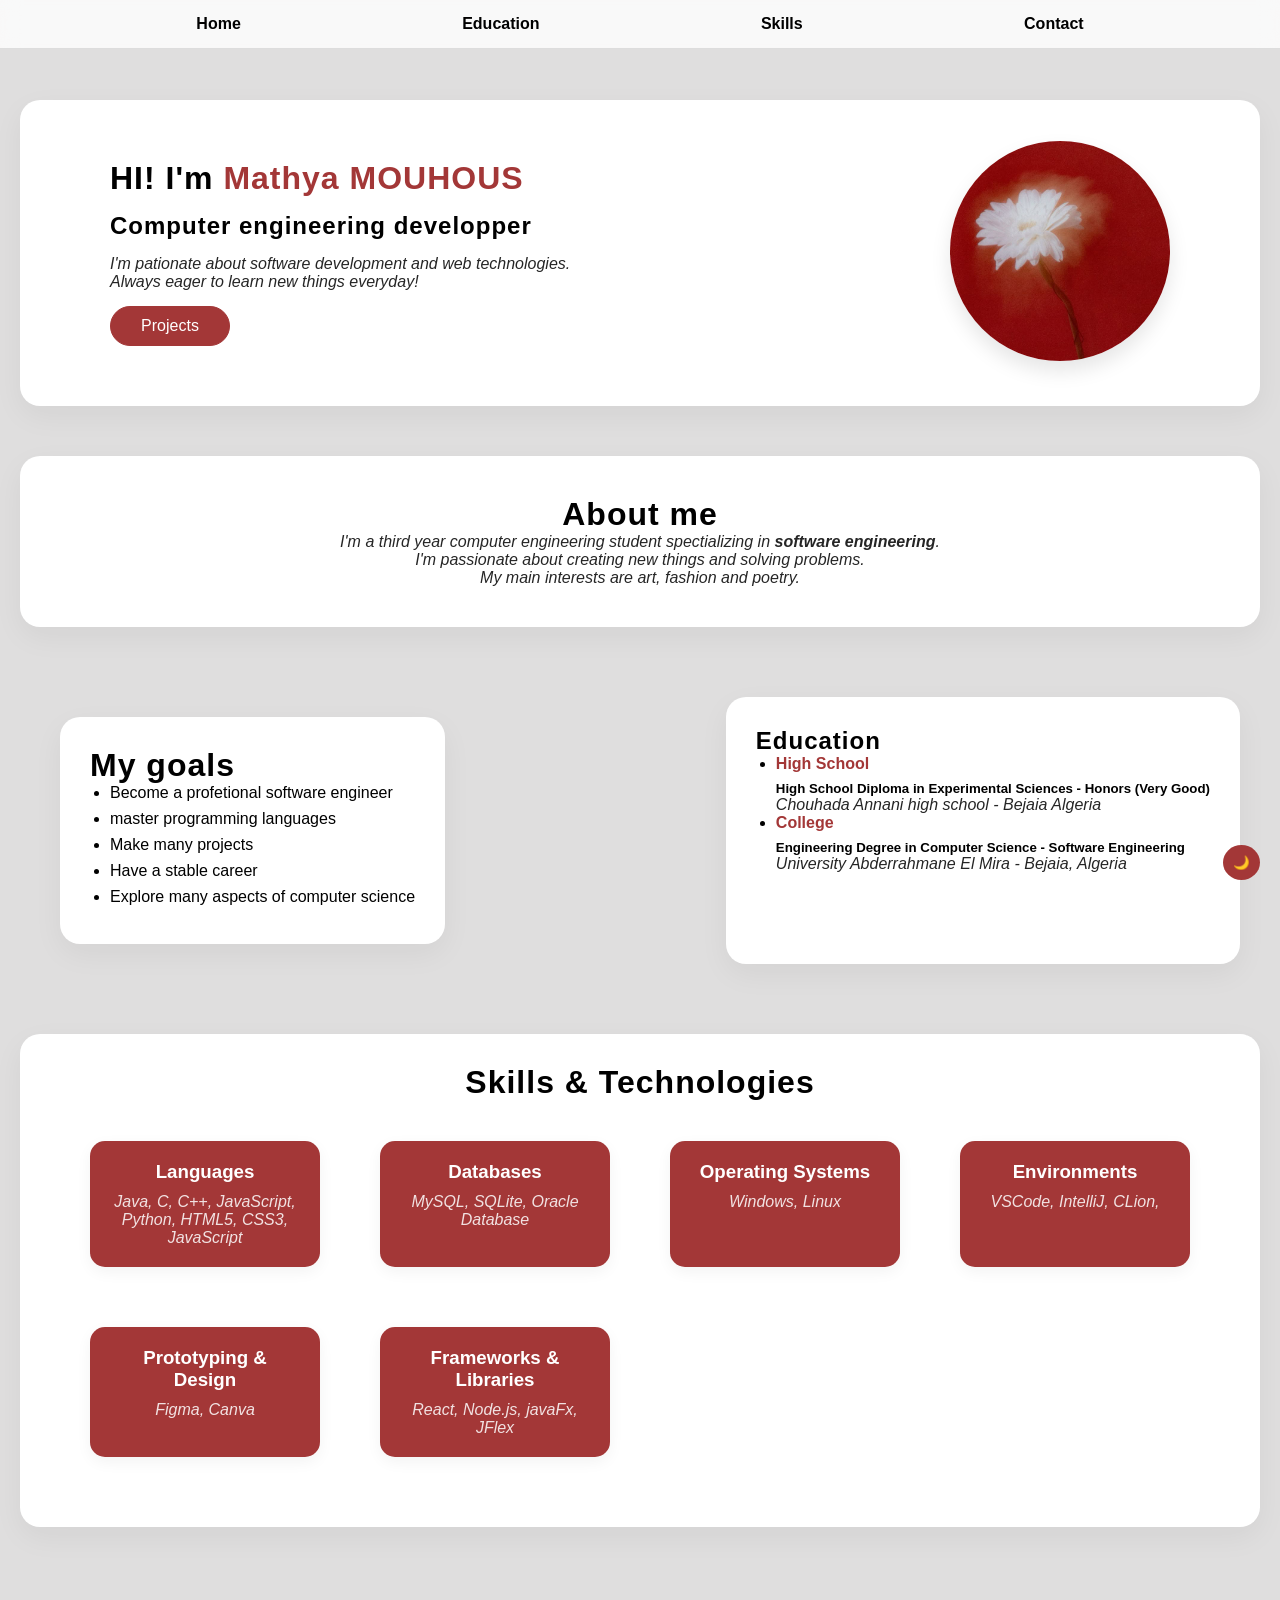
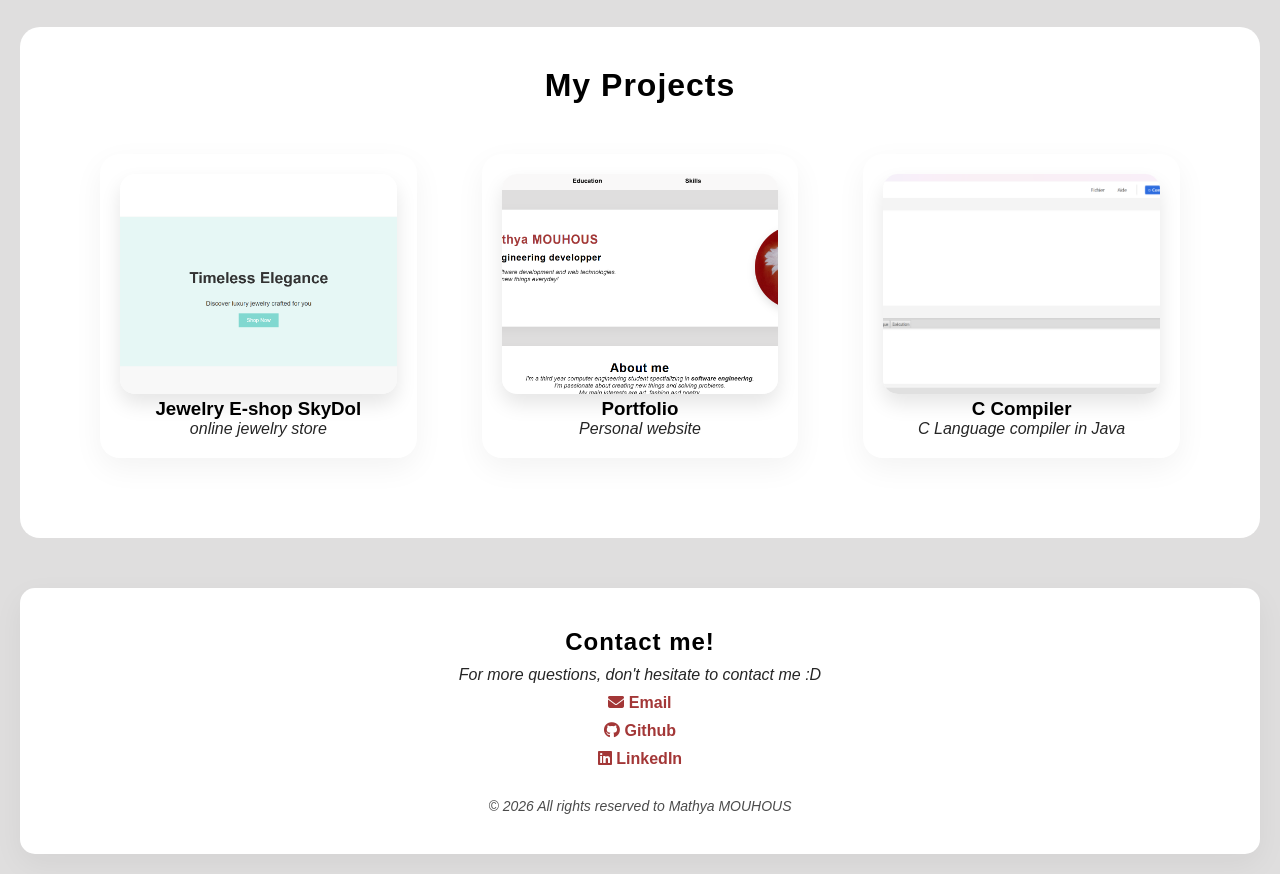
==== index.html @ f87f42f4 "Fixed the dark mode and added images" ====
<!DOCTYPE html>
<html lang="en">
<head>
    <meta charset="UTF-8">
    <meta name="viewport" content="width=device-width, initial-scale=1.0">
    <link rel="stylesheet" href="https://cdnjs.cloudflare.com/ajax/libs/font-awesome/6.5.0/css/all.min.css">
    <title>Mathya MOUHOUS</title>
    <link rel="stylesheet" href="style.css">
</head>
<body>
     <!--NAVBAR-->
    <nav>
        <a href="#">Home</a>
        <a href="#education">Education</a>
        <a href="#">Skills</a>
        <a href="#contact">Contact</a>
    </nav>

    <!-- INTRODUCTION HEADER -->
    <div class="introduction">
        <div class="text">
            <h1>HI! I'm <span>Mathya MOUHOUS</span></h1>
            <h2>Computer engineering developper</h2>
            <p>I'm pationate about software development and web technologies. <br>
            Always eager to learn new things everyday!</p>
            <button id="project">Projects</button>
        </div>
        <aside id="flowerimg">
            <img src="photos\profile.jpg" alt="flower">
        </aside>
    </div>
    
    <!-- ABOUT MYSELF -->
    <div class="aboutme">
        <h1 id="abt_me">About me</h1>
        <p>I'm a third year computer engineering student spectializing in <b>software engineering</b>. <br>
            I'm passionate about creating new things and solving problems. <br>
            My main interests are art, fashion and poetry.
        </p>
    </div>
    <div class="goals">
        <div>
            <h1>My goals</h1>
            <ul>
                <li>Become a profetional software engineer</li>
                <li>master programming languages</li>
                <li>Make many projects</li>
                <li>Have a stable career</li>
                <li>Explore many aspects of computer science</li>
            </ul>
        </div>
        <aside class="education">
            <h1 id="education">Education</h1>
            <ul>
                <li><h4><span>High School</span></h4></li>
                <h5>High School Diploma in Experimental Sciences - Honors (Very Good)</h5>
                <p>Chouhada Annani high school - Bejaia Algeria</p>
                <li><h4><span>College</span></h4></li>
                <h5>Engineering Degree in Computer Science - Software Engineering</h5>
                <p>University Abderrahmane El Mira - Bejaia, Algeria</p>
            
            </ul>

        </aside>
    </div>

    <div class="skills-card">
        <h1>Skills & Technologies</h1>

        <div class="skills-grid">

            <div class="skill-box">
                <h3>Languages</h3>
                <p>Java, C, C++, JavaScript, Python, HTML5, CSS3, JavaScript</p>
            </div>

            <div class="skill-box">
                <h3>Databases</h3>
                <p>MySQL, SQLite, Oracle Database</p>
            </div>

            <div class="skill-box">
                <h3>Operating Systems</h3>
                <p>Windows, Linux</p>
            </div>

            <div class="skill-box">
                <h3>Environments</h3>
                <p>VSCode, IntelliJ, CLion, </p>
            </div>

            <div class="skill-box">
                <h3>Prototyping & Design</h3>
                <p>Figma, Canva</p>
            </div>

            <div class="skill-box">
                <h3>Frameworks & Libraries</h3>
                <p>React, Node.js, javaFx, JFlex</p>
            </div>

        </div>
    </div>

    <footer>
        <h2 id="contact">Contact me!</h2>
        <p>For more questions, don't hesitate to contact me :D</p>
        <a href="mailto:dole.ee00z@gmail.com" target="_blank"><i class="fa-solid fa-envelope"></i> Email</a>
        <a href="https://github.com/MathyazSnoozin" target="_blank"><i class="fa-brands fa-github"></i> Github</a>
        <a href="https://www.linkedin.com/in/mathya-mouhous-7a3a963b6/" target="_blank"><i class="fa-brands fa-linkedin"></i> LinkedIn</a>
        <p id="copyright">&copy; 2026 All rights reserved to Mathya MOUHOUS</p>
    </footer>

    <script src="script.js"></script>
    
</body>
</html>
---- style.css ----
/* GLOBAL RESET */
* {
    margin: 0;
    padding: 0;
    box-sizing: border-box;
    font-family: Arial, Helvetica, sans-serif;
}
body{
    background-color: rgb(223, 222, 222);
}

/* TEXT RESET */
div, h1, b, h2, h3, h4, h5, p, ul, li, span, a, i, #flowerimg {
    background-color: transparent;
}

h1, h2 {
    letter-spacing: 1px;
}

p {
    opacity: 0.85;
    font-style: italic;
}

ul {
    padding-left: 20px;
}

li {
    margin-bottom: 8px;
}

/* GENERAL SPACING */
div {
    margin: 20px;
}

/* NAVBAR */
nav {
    position: fixed;
    top: 0;
    left: 0;
    width: 100%;
    z-index: 1;

    display: flex;
    justify-content: space-evenly;
    gap: 40px;

    padding: 15px;
    background: rgba(255,255,255,0.8);
    backdrop-filter: blur(10px);
    border-bottom: 1px solid #ddd;
}

nav a {
    text-decoration: none;
    color: black;
    font-weight: bold;
    position: relative;
}

/* hover animation */
nav a::after {
    content: "";
    position: absolute;
    width: 0%;
    height: 2px;
    background: rgb(163, 55, 55);
    left: 0;
    bottom: -5px;
    transition: 0.3s;
}

nav a:hover::after {
    width: 100%;
}

/* BUTTON */
#project {
    border: 1px solid rgb(163, 55, 55);
    border-radius: 25px;
    background-color: rgb(163, 55, 55);
    width: 120px;
    height: 40px;
    font-size: 16px;
    color: white;
    cursor: pointer;
    transition: 0.3s;
}

#project {
    transition: all 0.3s ease;
}

#project:hover {
    transform: scale(1.05);
    box-shadow: 0 5px 15px rgba(163, 55, 55, 0.3);
}

#project:hover {
    background-color: white;
    color: rgb(163, 55, 55);
}

/* INTRO SECTION */
.introduction {
    display: flex;
    align-items: center;
    justify-content: space-between;
    margin-top: 100px;
    padding: 40px;
    background-color: white;
    border-radius: 20px;
    box-shadow: 0 10px 30px rgba(0,0,0,0.05);
}

.text {
    display: flex;
    flex-direction: column;
    gap: 15px;
    margin-left: 50px;
}

span {
    color: rgb(163, 55, 55);
}

/* IMAGE */
img {
    width: 220px;
    height: 220px;
    border-radius: 50%;
    object-fit: cover;
    margin-right: 50px;
    box-shadow: 0 10px 20px rgba(0,0,0,0.1);
    transition: 0.4s;
}

img:hover {
    transform: scale(1.05);
    box-shadow: 0 0 30px rgba(163, 55, 55, 0.3);
}

/* ABOUT MYSELF */
.aboutme {
    background-color: white;
    margin-top: 50px;
    border-radius: 20px;
    display: flex;
    flex-direction: column;
    align-items: center;
    padding: 40px;
    text-align: center;
    box-shadow: 0 10px 30px rgba(0,0,0,0.05);
}

/* GOALS SECTION */
.goals {
    display: flex;
    justify-content: space-between;
    gap: 20px;
    margin-top: 50px;
    padding: 20px;
}

.goals div, .education {
    background-color: white;
    padding: 30px;
    border-radius: 20px;
    box-shadow: 0 10px 30px rgba(0,0,0,0.05);
}

.skills-card {
    margin: 50px 20px;
    padding: 30px;
    text-align: center;
    background: white;
    backdrop-filter: blur(15px);
    border-radius: 20px;

    box-shadow: 0 10px 30px rgba(0,0,0,0.05);
}

.skills-grid {
    display: grid;
    grid-template-columns: repeat(auto-fit, minmax(220px, 1fr)); 
    gap: 20px;
    margin-top: 20px;
}

.skill-box {
    background: rgb(163, 55, 55);
    padding: 20px;
    border-radius: 15px;

    transition: 0.3s;
    box-shadow: 0 5px 15px rgba(0,0,0,0.05);
}

.skill-box:hover {
    transform: translateY(-5px);
    box-shadow: 0 15px 30px rgba(0,0,0,0.1);
}

.skill-box h3 {
    margin-bottom: 10px;
    color: white;
}

.skill-box p{
    color: white;
}

.projects{
    background-color: white;
}

/* FOOTER */
footer {
    display: flex;
    flex-direction: column;
    align-items: center;
    background-color: white;
    border-radius: 15px;
    padding: 40px;
    margin: 20px;
    gap: 10px;
    box-shadow: 0 10px 30px rgba(0,0,0,0.05);
}

footer a {
    text-decoration: none;
    font-weight: bold;
    color: rgb(163, 55, 55);
    transition: 0.3s;
}

#copyright{
    margin-top: 20px;
    font-size: 14px;
    opacity: 0.7;
    text-align: center;
}

footer a:hover {
    color: black;
}

/* hidden state */
.introduction, .aboutme, .goals, footer {
    opacity: 0;
    transform: translateY(40px);
    transition: all 0.8s ease;
}

/* visible state */
.show {
    opacity: 1;
    transform: translateY(0);
}

/* DARK MODE VERSION*/
.dark-mode body{
    background-color: #121212;
}

.dark-mode {
    background-color: #121212;
    color: white;
}

.dark-mode nav {
    background: rgba(0,0,0,0.7);
}

.dark-mode .introduction, .dark-mode .aboutme, .dark-mode .goals div, .dark-mode .projects, 
.dark-mode .project-grid, .dark-mode .education, .dark-mode .skills-card, .dark-mode footer {
    background-color: #1e1e1e;
}

.dark-mode a {
    color: white;
}
.dark-mode a:hover{
    color: rgb(163, 55, 55);
}

.projects {
    margin: 50px 20px;
    text-align: center;
}

.project-grid {
    display: grid;
    grid-template-columns: repeat(auto-fit, minmax(250px, 1fr));
    gap: 25px;
    margin-top: 30px;
}

.card {
    border-radius: 20px;
    padding: 20px;
    transition: 0.4s;
    box-shadow: 0 10px 30px rgba(0,0,0,0.05);
}

.card img {
    width: 100%;
    border-radius: 15px;
}

.card:hover {
    transform: translateY(-10px);
    box-shadow: 0 20px 40px rgba(0,0,0,0.1);
}

/* RESPONSIVITY */
@media (max-width: 900px) {

    .introduction {
        flex-direction: column;
        align-items: center;
        text-align: center;
    }

    .text {
        margin-left: 0;
        align-items: center;
    }

    img {
        margin: 20px 0;
    }

    .goals {
        flex-direction: column;
    }

    nav {
        gap: 20px;
    }

    #flowerimg {
        order: -1;
        margin-bottom: 20px;
    }
}

@media (max-width: 500px) {

    nav {
        font-size: 14px;
    }

    #project {
        width: 100px;
        height: 35px;
        font-size: 14px;
    }

    img {
        width: 160px;
        height: 160px;
    }
}
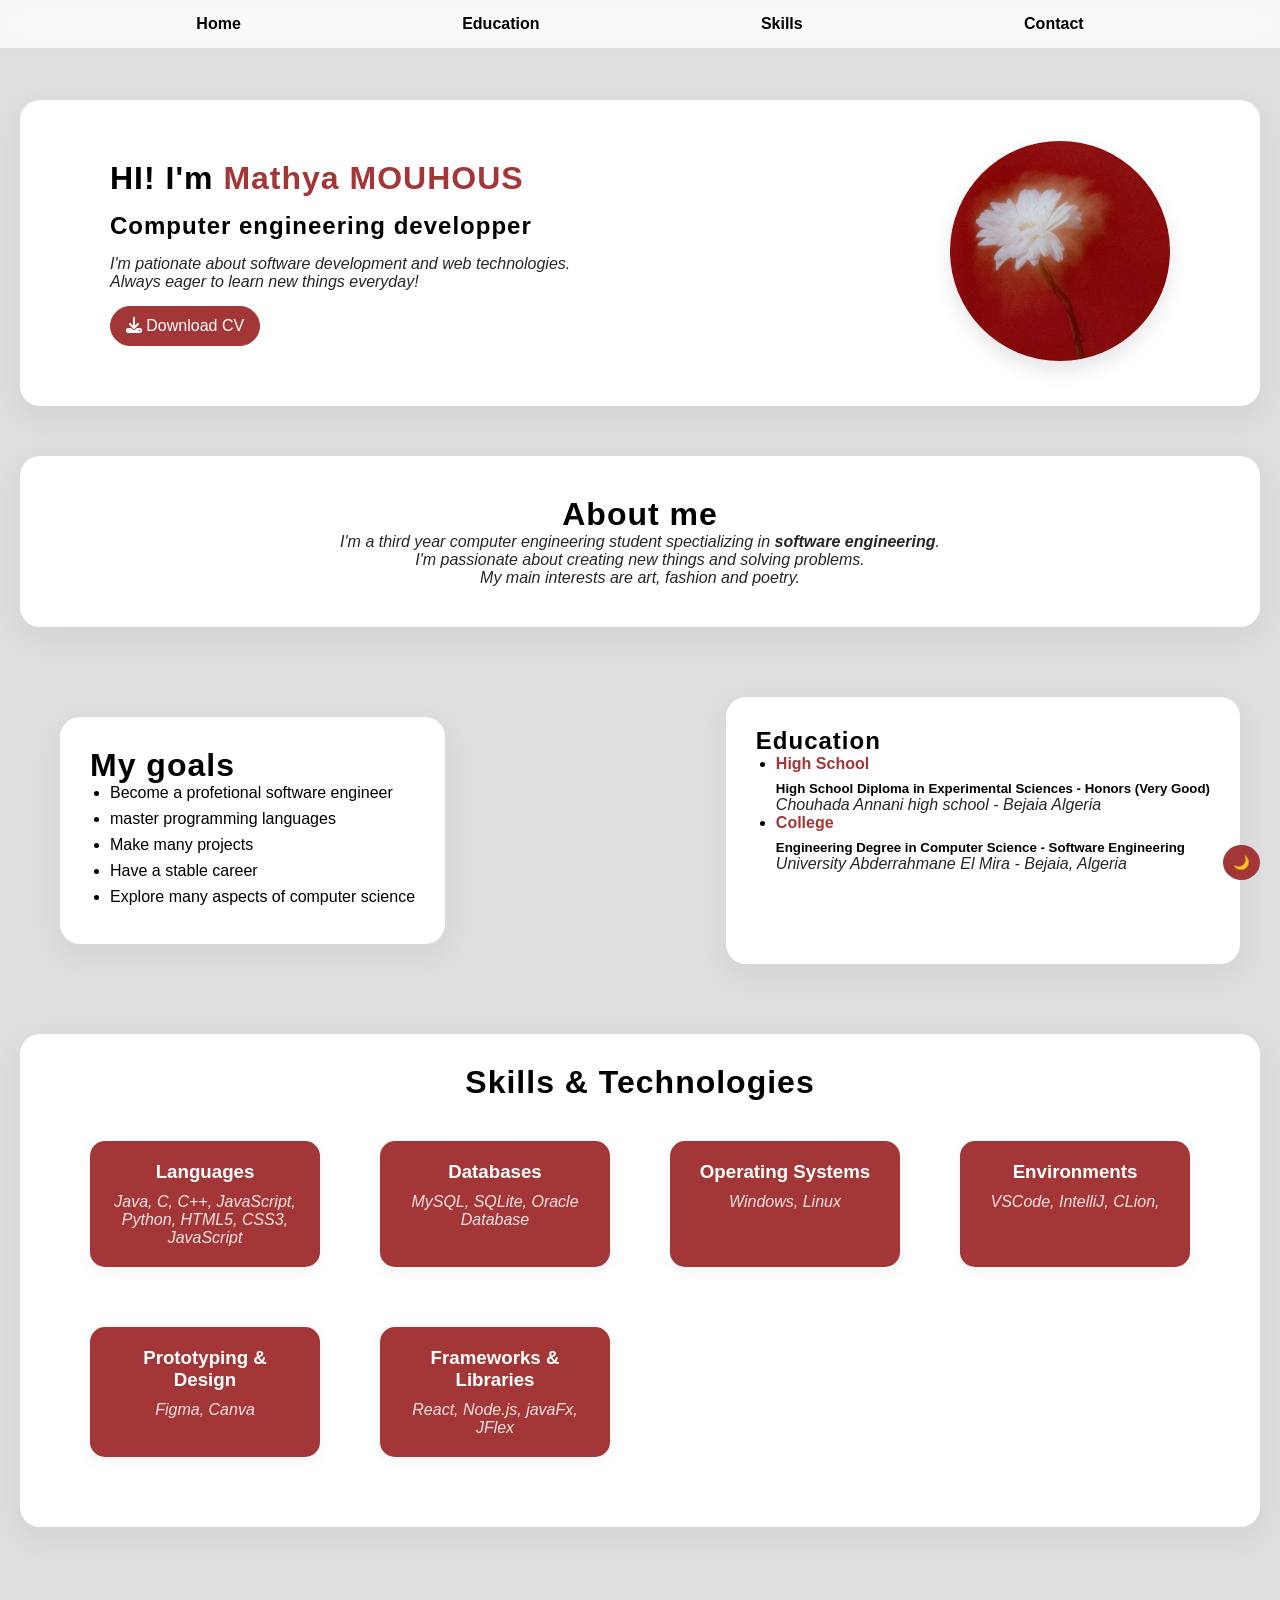
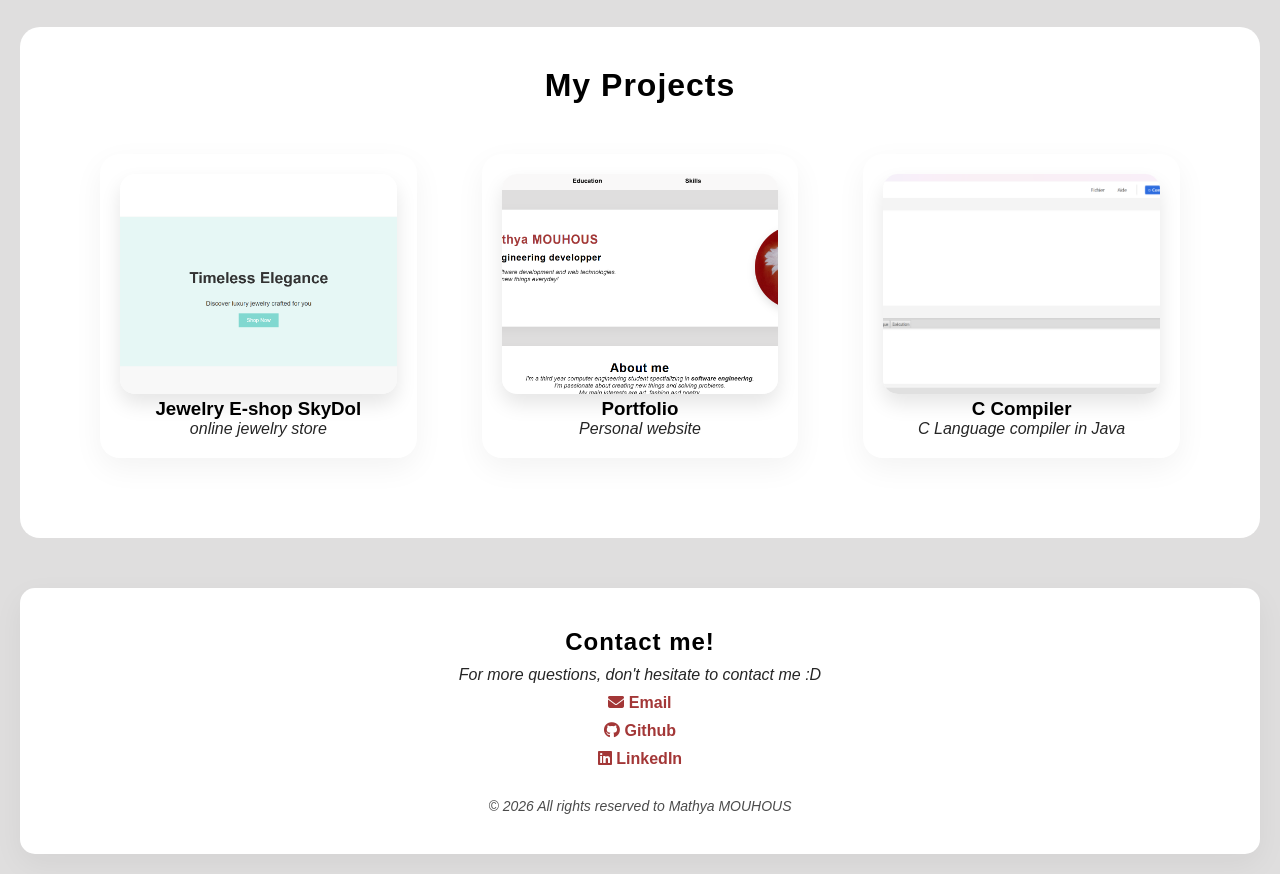
==== commit da58e1e7: "fixed the button" ====
--- a/index.html
+++ b/index.html
@@ -12,7 +12,7 @@
     <nav>
         <a href="#">Home</a>
         <a href="#education">Education</a>
-        <a href="#">Skills</a>
+        <a href="#skill">Skills</a>
         <a href="#contact">Contact</a>
     </nav>
 
@@ -23,7 +23,7 @@
             <h2>Computer engineering developper</h2>
             <p>I'm pationate about software development and web technologies. <br>
             Always eager to learn new things everyday!</p>
-            <button id="project">Projects</button>
+            <button id="project" onclick="window.location.href='error.html'"><i class="fa-solid fa-download"></i>  Download CV</button>
         </div>
         <aside id="flowerimg">
             <img src="photos\profile.jpg" alt="flower">
@@ -49,8 +49,8 @@
                 <li>Explore many aspects of computer science</li>
             </ul>
         </div>
-        <aside class="education">
-            <h1 id="education">Education</h1>
+        <aside class="education" id="education">
+            <h1>Education</h1>
             <ul>
                 <li><h4><span>High School</span></h4></li>
                 <h5>High School Diploma in Experimental Sciences - Honors (Very Good)</h5>
@@ -64,7 +64,7 @@
         </aside>
     </div>
 
-    <div class="skills-card">
+    <div class="skills-card" id="skill">
         <h1>Skills & Technologies</h1>
 
         <div class="skills-grid">
--- a/style.css
+++ b/style.css
@@ -82,7 +82,7 @@
     border: 1px solid rgb(163, 55, 55);
     border-radius: 25px;
     background-color: rgb(163, 55, 55);
-    width: 120px;
+    width: 150px;
     height: 40px;
     font-size: 16px;
     color: white;
